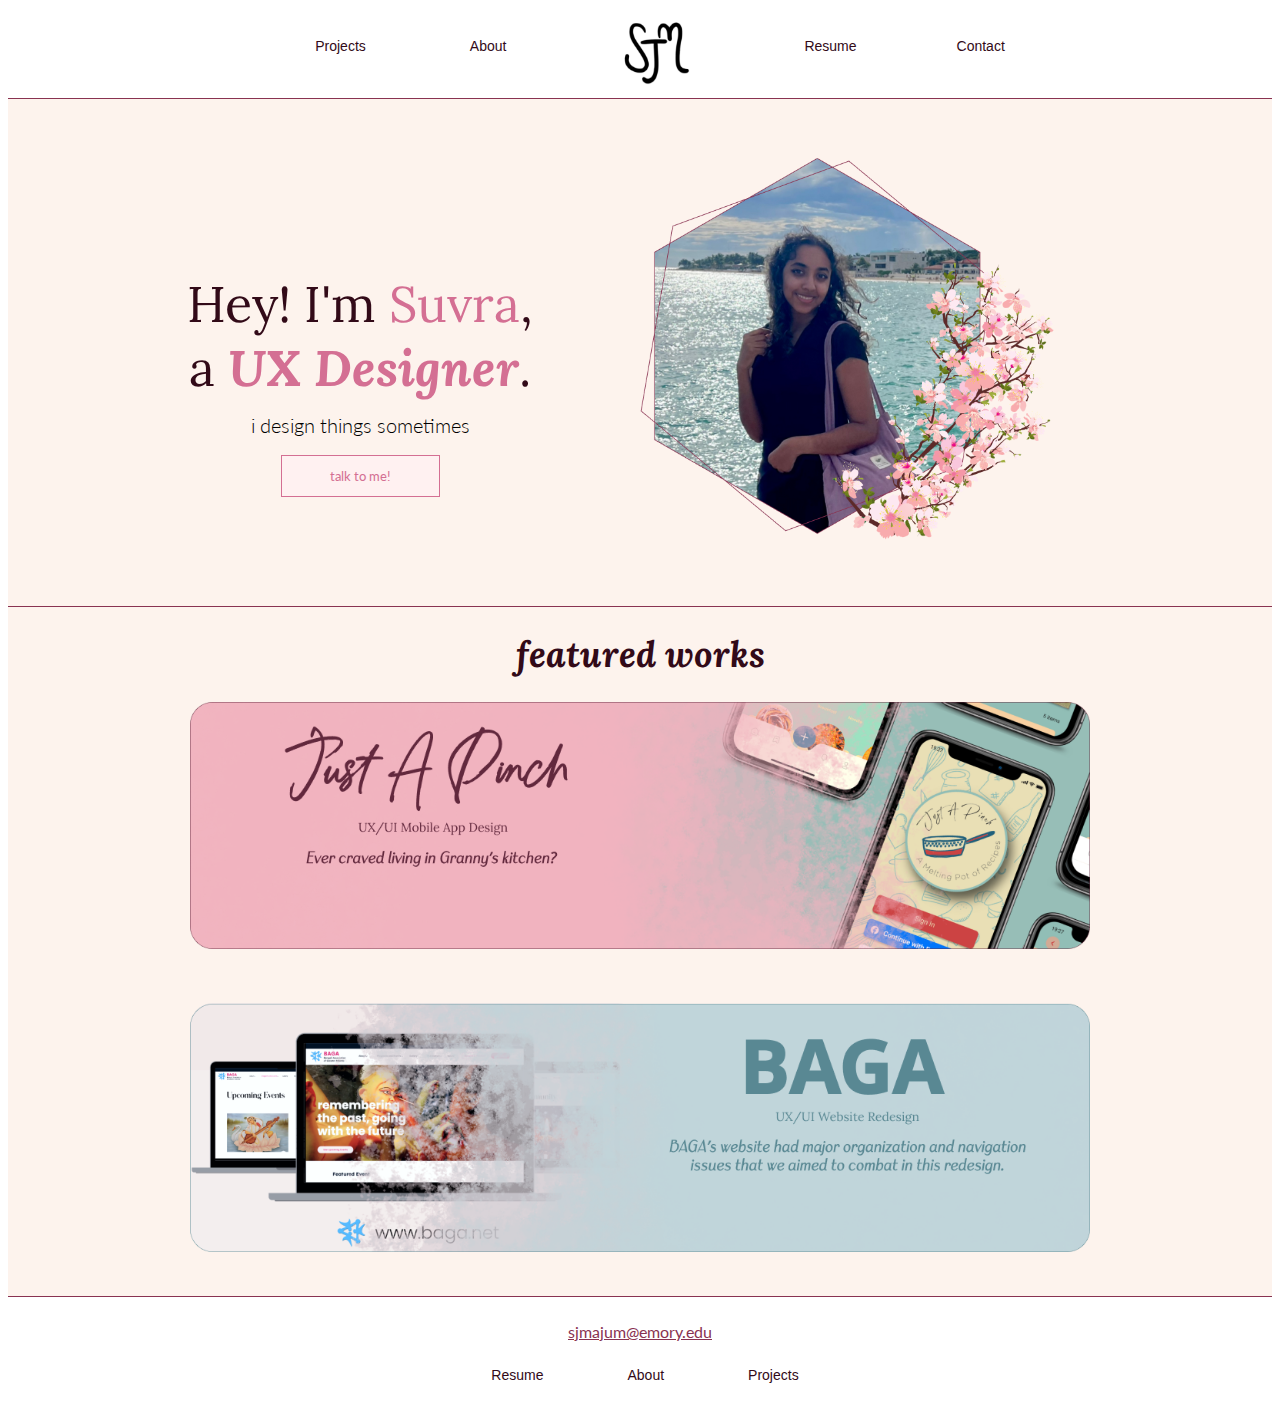
==== index.html @ aa6304a6 "button things" ====
<!DOCTYPE html>
<html>
    <head>
        <title>suvra majumder</title>
        <link href="./css/style.css" type="text/css" rel="stylesheet">
        <link rel="preconnect" href="https://fonts.googleapis.com">
        <link rel="preconnect" href="https://fonts.gstatic.com" crossorigin>
        <link href="https://fonts.googleapis.com/css2?family=Lato:ital,wght@0,100;0,300;0,400;1,100;1,300;1,400&family=Lora:ital,wght@0,400;0,600;0,700;1,400&display=swap" rel="stylesheet">
    </head>
    <body>
        <header class="navigation">
            <nav class="inline-block">
                <ul class="navbar">
                    <a href="index.html"><button class="inline-block navButton">Projects</button></a>
                    <a href="about.html"><button class="inline-block navButton">About</button></a>
                    <a href="index.html"><li  class="inline-block"><img src="./images/SJM_logo.png" width = "70"></li></a>
                    <button class="inline-block navButton">Resume</li>
                    <button class="inline-block navButton">Contact</button >
                </ul>
            </nav>
        </header>
        <section class = "hero">
            <div class = "intro">
                <h1>Hey! I'm <span style="color: #D46F93">Suvra</span>, a <span style="color:#D46F93; font-style: italic; font-weight:bold;">UX Designer</span>.</h1>
                <p>i design things sometimes</p>
                <button class="pinkButton" style="margin-top: 10px;">talk to me!</button>
            </div>
            <div class = "heroPic">
                <img src="./images/ProfilePic_ME.png" width="500px">
            </div>
        </section>

        <section class = "works">
            <h1>featured works</h1>
            <div class="featured">
                <div class="JAP">
                    <img src="./images/JAP_Cover_Block.png" width="900px">
                </div>
                <div class="BAGA">
                    <img src="./images/BAGA_Cover_Block.png" width="900px">
                </div>
            </div>
        </section>

        <footer>
            <a href="mailto:%20sjmajum@emory.edu">sjmajum@emory.edu</a>
            <ul class="bottomfooter">
                <button class="inline-block bottomNavButton">Resume</button>
                <a href="about.html"><button class="inline-block bottomNavButton">About</button></a>
                <a href="index.html"><button class="inline-block bottomNavButton">Projects</button></a>
            </ul>
        </footer>
    </body>
</html>
---- css/style.css ----
nav {
    text-align: center;
    margin: auto;
    background-color: white;
}

.navbar li {
    display: inline-block;
    vertical-align: top;
    text-align: center;
    padding-right: 60px;
    padding-left: 60px;
}

h1 {
    color: #320A18;
    font-size: 36px;
    font-family: 'Lora', serif;
    font-style: italic;
    font-weight: 500px;
}

.Skills h3 {
    color: #320A18;
    font-family: 'Lato', sans-serif;
    font-size: 17px;
    font-style: italic;
}

a {
    color: #893251;
    font-family: 'Lato', sans-serif;
}

p {
    font-family: 'Lato', sans-serif;
}

li {
    font-family: 'Lato', sans-serif;
}

footer {
    text-align: center;
    padding-top: 25px;
    border-top: 1px solid #893251;
    height: 50px;
    padding-bottom: 42px;
    background-color: white;
}

.bottomfooter {
    padding-top: 22px;
    padding-right: 30px;
    margin: 0px;
}

.bottomfooter li {
    display: inline-block;
    vertical-align: top;
    text-align: center;
    padding-right: 25px;
    padding-left: 12px;
}

.logo {
    width:15.5%;
    padding: 1%;
    text-align:end;
}

.navigation {
    display: flex;
    border-bottom: 1px solid #893251;
}

.navbar {
    padding-top: 10px;
    padding-bottom: 10px;
    margin: auto;
}

.hero {
    display: flex;
    flex-direction: row;
    align-items: center;
    justify-content: center;
    text-align: center;
    background-color: #fdf3ed;
    border-bottom: 1px solid #893251;
    padding-top: 30px;

}

.hero h1 {
    font-family: 'Lora', sans-seriff;
    font-style: normal;
    font-weight: 300;
    font-size: 50px;
    margin-bottom: auto;
}

.hero p {
    font-size: 20px;
    line-height: 0px;
    margin-top: 25px;
    margin-bottom: 20px;
    font-weight: 300;
}

.intro {
    width: 360px;
    padding-right: 60px;
}

.aboutSection {
    display: flex;
    flex-direction:row;
    height: 450px;
    align-items: center;
    justify-content: center;
    background-color:#fdf3ed;   
}

.profilephoto {
    border: 1px solid #893251; 
    height: 402.3px;
}

.content {
    text-align: center;
    width: 500px;
    height: 402.3px;
    border: 1px solid #893251; 
    background-color: white;
    margin-left: 25px;
    padding-left: 10px;
    padding-right: 10px;
}

.Skills {
    border-top: 1px solid #893251;
    display: flex;
    flex-direction: row;
    justify-content: space-around;
    margin-bottom: 15px;
}

.UX_Skills {
    padding-left: 120px;
    width: 400px;
}

.UI_Skills {
    width: 400px;
    padding-right: 50px;
    padding-left: 50px;
}

.software {
    width: 400px;
    padding-right: 60px;
}

.sw {
    display: flex;
    flex-direction: row;
}

.hobbies {
    display: flex;
    flex-direction: row;
    justify-content: space-around;   
    padding-top: 50px; 
    padding-bottom: 20px;
    text-align: center;
    background-color:#fdf3ed; 
    border-bottom: 1px solid #893251;  
}

.game {
    max-width: 260px;
}
.cat {
    max-width: 260px;
}
.drama {
    max-width: 260px;
}

.works {
    display: grid;
    grid-template-areas: 'jap' 'baga';
    justify-content: center;
    text-align: center;
    background-color:#fdf3ed; 
    padding-bottom: 40px;
}

.JAP {
    grid-area: jap;
    padding-bottom: 50px;
}

.BAGA {
    grid-area: baga;
}

.pinkButton {
    background-color: #FFF1F1;
    border: solid 1.5px #D46F93;
    padding: 12px 48px;
    font-family: 'Lato', sans-serif;
    color: #D46F93;
    transition-duration: 0.4s;
}

.pinkButton:hover {
    background-color: #D46F93; 
    color: white;
    box-shadow: 0 10px 14px 0 rgba(0,0,0,0.24), 0 15px 30px 0 rgba(0,0,0,0.19);
    cursor: pointer;
  }

.magentaButton {
    background-color: #FFF1F1;
    border: solid 1.5px #893251;
    padding: 15px 32px;
    font-family: 'Lato', sans-serif;
    color: #893251;
    transition-duration: 0.4s;
}

.magentaButton:hover {
    background-color: #893251; 
    color: white;
    box-shadow: 0 10px 14px 0 rgba(0,0,0,0.24), 0 15px 30px 0 rgba(0,0,0,0.19);
    cursor: pointer;
  }

  .navButton {
    background-color: transparent;
    border: transparent;
    color:#320A18;
    font-size: 14px;
    padding: 10px 40px;
    margin: 10px;
    transition-duration: 0.4s;
  }

  .navButton:hover {
    background-color: transparent;
    color: #320A18;
    cursor: pointer;
    text-shadow:
    -.2px -.2px 0 #320A18,
    .2px -.2px 0 #320A18,
    -.2px .2px 0 #320A18,
    .2px .2px 0 #320A18;
    -webkit-transition: all .5s;
    -moz-transition: all .5s;
    -o-transition: all .5s;
    transition: all .5s;
  }

  .bottomNavButton {
    background-color: transparent;
    border: transparent;
    color:#320A18;
    font-size: 14px;
    padding: 0px 40px;
    transition-duration: 0.4s;
  }

  .bottomNavButton:hover {
    background-color: transparent;
    color: #320A18;
    cursor: pointer;
    text-shadow:
    -.2px -.2px 0 #320A18,
    .2px -.2px 0 #320A18,
    -.2px .2px 0 #320A18,
    .2px .2px 0 #320A18;
    -webkit-transition: all .5s;
    -moz-transition: all .5s;
    -o-transition: all .5s;
    transition: all .5s;
  }

  @media only screen and (max-width:600) {
    .Skills {
        display: flex;
        align-items: center;
        border-top: 1px solid #893251;
        display: flex;
        flex-direction: column;
        justify-content: space-around;
        margin-bottom: 15px;
    }
    .hobbies {
        display: flex;
        flex-direction: column;
        align-items: center;   
        padding-top: 50px; 
        padding-bottom: 20px;
        text-align: center;
        background-color:#fdf3ed; 
        border-bottom: 1px solid #893251;  
    }
  }
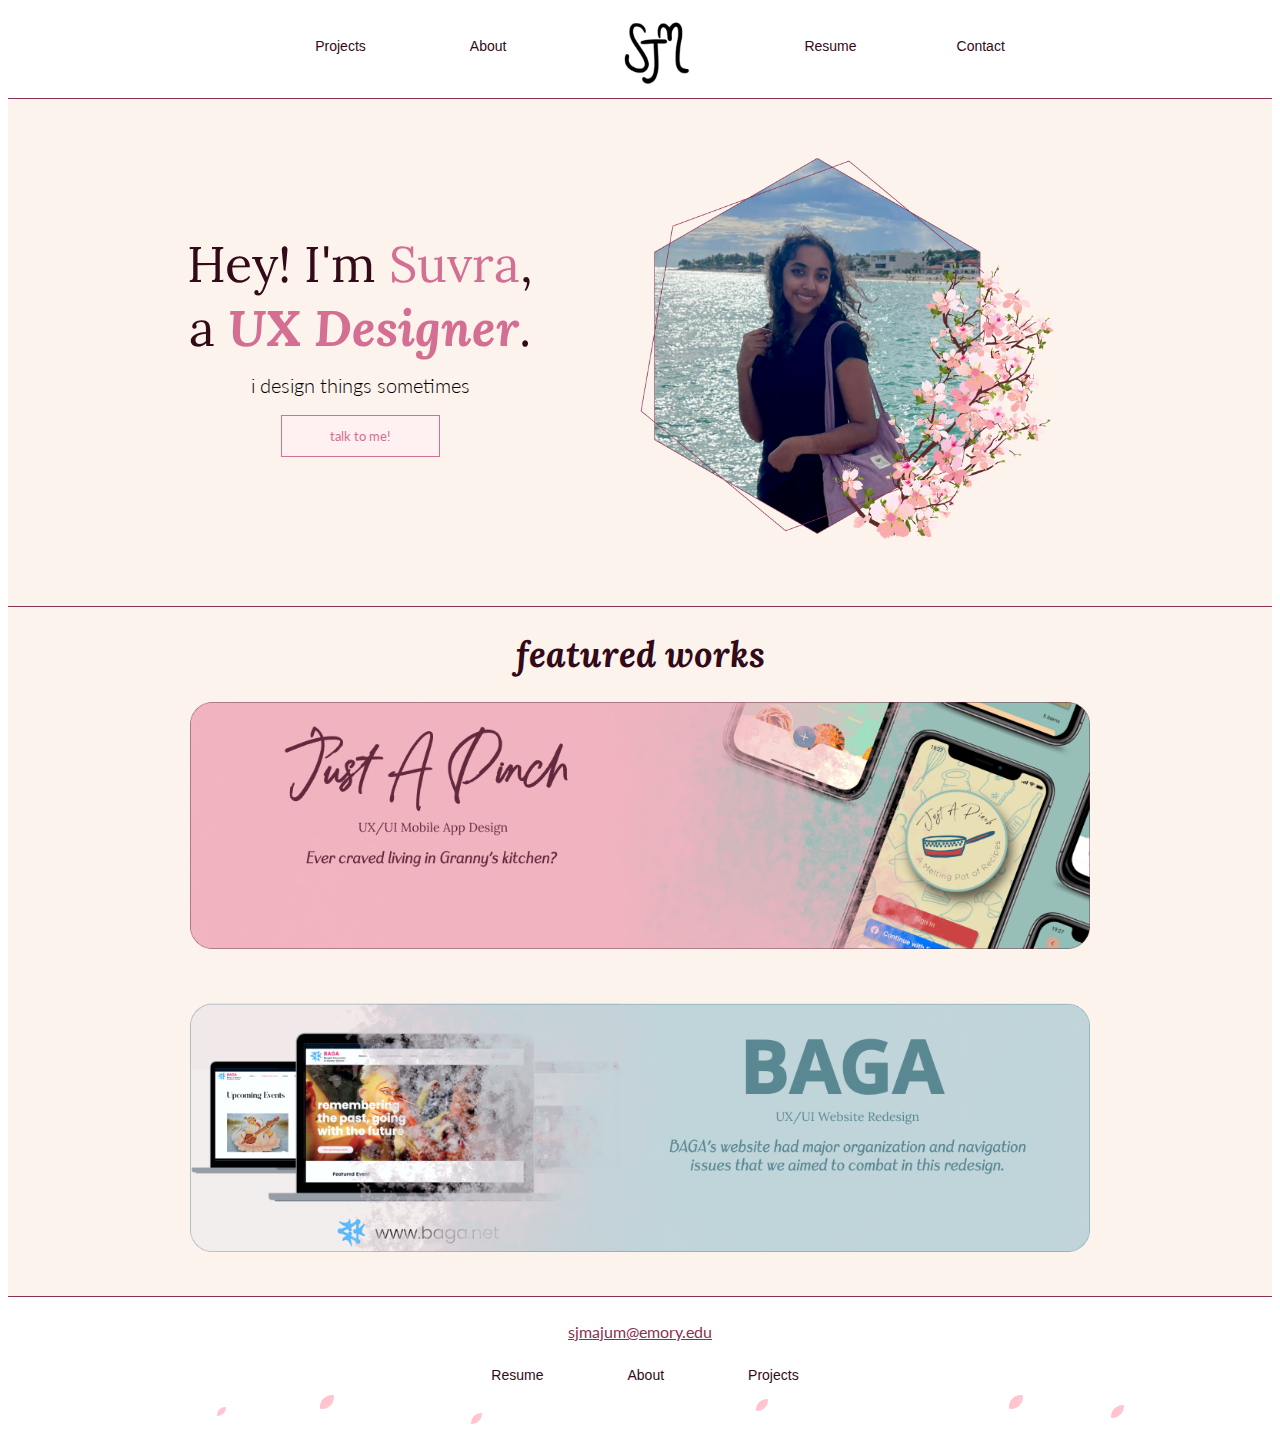
==== commit 5f23f6a0: "Sakura Petals" ====
--- a/index.html
+++ b/index.html
@@ -2,16 +2,23 @@
 <html>
     <head>
         <title>suvra majumder</title>
+        <link rel="icon" href="./images/SJM_logo.png">
         <link href="./css/style.css" type="text/css" rel="stylesheet">
+        <link href="./Sakura JS/jquery-sakura.css" rel="stylesheet" type="text/css"
         <link rel="preconnect" href="https://fonts.googleapis.com">
         <link rel="preconnect" href="https://fonts.gstatic.com" crossorigin>
         <link href="https://fonts.googleapis.com/css2?family=Lato:ital,wght@0,100;0,300;0,400;1,100;1,300;1,400&family=Lora:ital,wght@0,400;0,600;0,700;1,400&display=swap" rel="stylesheet">
     </head>
     <body>
+        <script>
+            $(function(){
+      $('body').sakura();
+    });  
+        </script>
         <header class="navigation">
             <nav class="inline-block">
                 <ul class="navbar">
-                    <a href="index.html"><button class="inline-block navButton">Projects</button></a>
+                    <a href="#projects"><button class="inline-block navButton">Projects</button></a>
                     <a href="about.html"><button class="inline-block navButton">About</button></a>
                     <a href="index.html"><li  class="inline-block"><img src="./images/SJM_logo.png" width = "70"></li></a>
                     <button class="inline-block navButton">Resume</li>
@@ -30,7 +37,7 @@
             </div>
         </section>
 
-        <section class = "works">
+        <section class = "works" id = "projects">
             <h1>featured works</h1>
             <div class="featured">
                 <div class="JAP">
@@ -50,5 +57,18 @@
                 <a href="index.html"><button class="inline-block bottomNavButton">Projects</button></a>
             </ul>
         </footer>
+        <script type="text/javascript"
+        src="http://pagead2.googlesyndication.com/pagead/show_ads.js">
+        </script></div></p>
+        <script src="http://ajax.googleapis.com/ajax/libs/jquery/1.10.2/jquery.min.js"></script>
+        <script src="jquery-sakura.min.js"></script>
+        <script>
+        $(window).load(function () {
+            $('body').sakura();
+        });
+        </script>
     </body>
+    <script src="js/index.js"></script>
+    <script src="http://ajax.googleapis.com/ajax/libs/jquery/1.10.2/jquery.min.js"></script>
+    <script src="./Sakura JS/jquery-sakura.min.js"></script>
 </html>--- a/css/style.css
+++ b/css/style.css
@@ -1,3 +1,7 @@
+html { 
+    scroll-behavior: smooth; 
+  }
+
 nav {
     text-align: center;
     margin: auto;
@@ -111,6 +115,7 @@
 .intro {
     width: 360px;
     padding-right: 60px;
+    padding-bottom: 80px;
 }
 
 .aboutSection {
@@ -252,6 +257,7 @@
     background-color: transparent;
     color: #320A18;
     cursor: pointer;
+    font-size: 15px;
     text-shadow:
     -.2px -.2px 0 #320A18,
     .2px -.2px 0 #320A18,
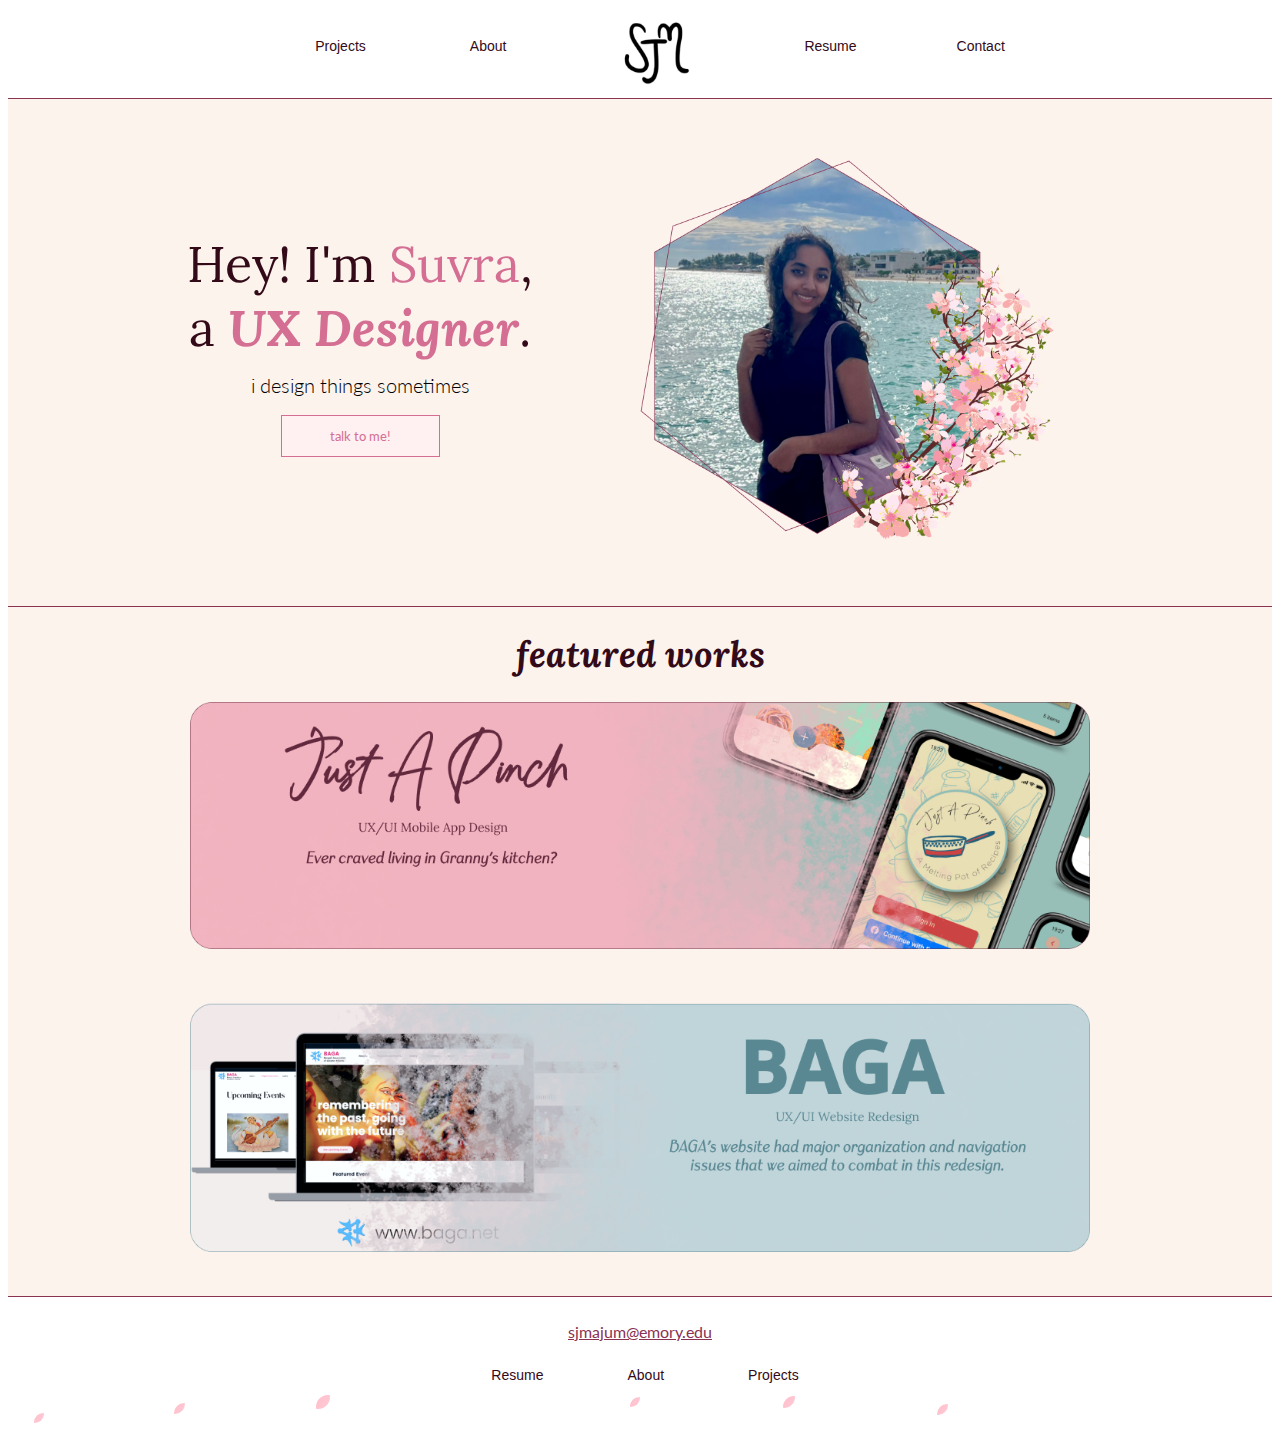
==== commit b6ce6c10: "Update index.html" ====
--- a/index.html
+++ b/index.html
@@ -61,7 +61,7 @@
         src="http://pagead2.googlesyndication.com/pagead/show_ads.js">
         </script></div></p>
         <script src="http://ajax.googleapis.com/ajax/libs/jquery/1.10.2/jquery.min.js"></script>
-        <script src="jquery-sakura.min.js"></script>
+        <script src="./Sakura JS/jquery-sakura.min.js"></script>
         <script>
         $(window).load(function () {
             $('body').sakura();
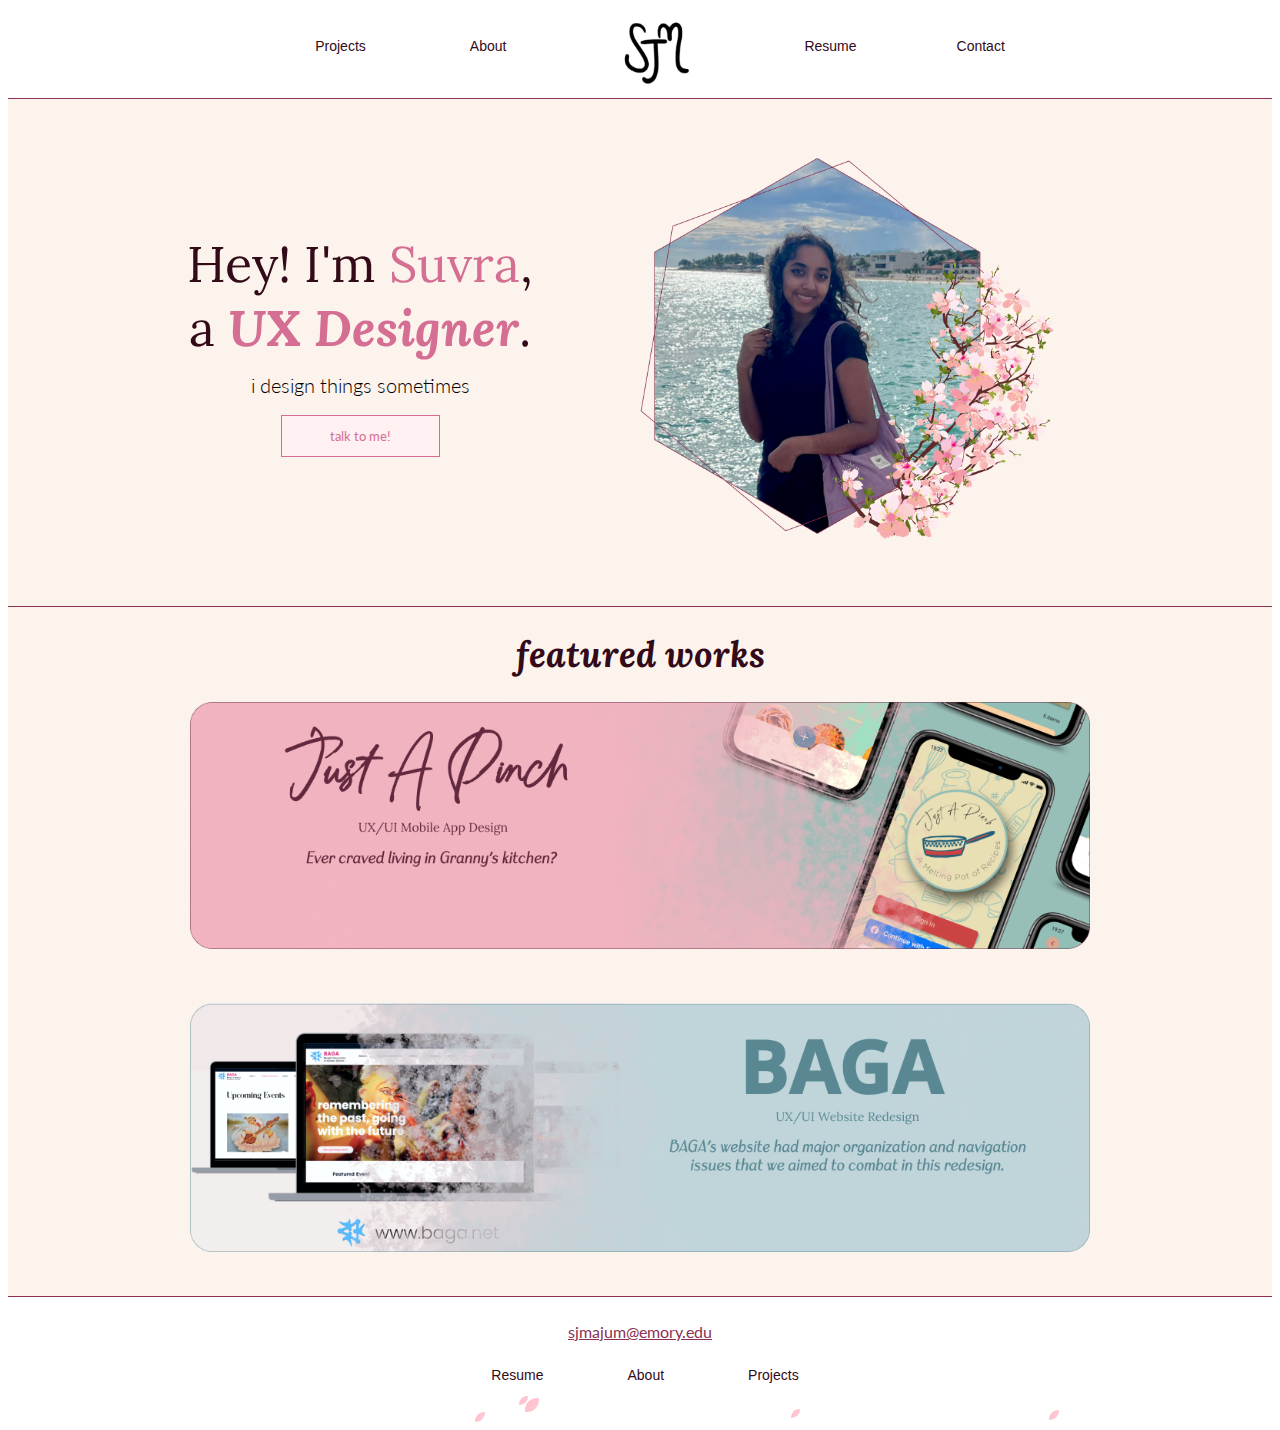
==== commit bec0ab4e: "https fix on index" ====
--- a/index.html
+++ b/index.html
@@ -58,9 +58,9 @@
             </ul>
         </footer>
         <script type="text/javascript"
-        src="http://pagead2.googlesyndication.com/pagead/show_ads.js">
+        src="https://pagead2.googlesyndication.com/pagead/show_ads.js">
         </script></div></p>
-        <script src="http://ajax.googleapis.com/ajax/libs/jquery/1.10.2/jquery.min.js"></script>
+        <script src="https://ajax.googleapis.com/ajax/libs/jquery/1.10.2/jquery.min.js"></script>
         <script src="./Sakura JS/jquery-sakura.min.js"></script>
         <script>
         $(window).load(function () {
@@ -69,6 +69,6 @@
         </script>
     </body>
     <script src="js/index.js"></script>
-    <script src="http://ajax.googleapis.com/ajax/libs/jquery/1.10.2/jquery.min.js"></script>
+    <script src="https://ajax.googleapis.com/ajax/libs/jquery/1.10.2/jquery.min.js"></script>
     <script src="./Sakura JS/jquery-sakura.min.js"></script>
 </html>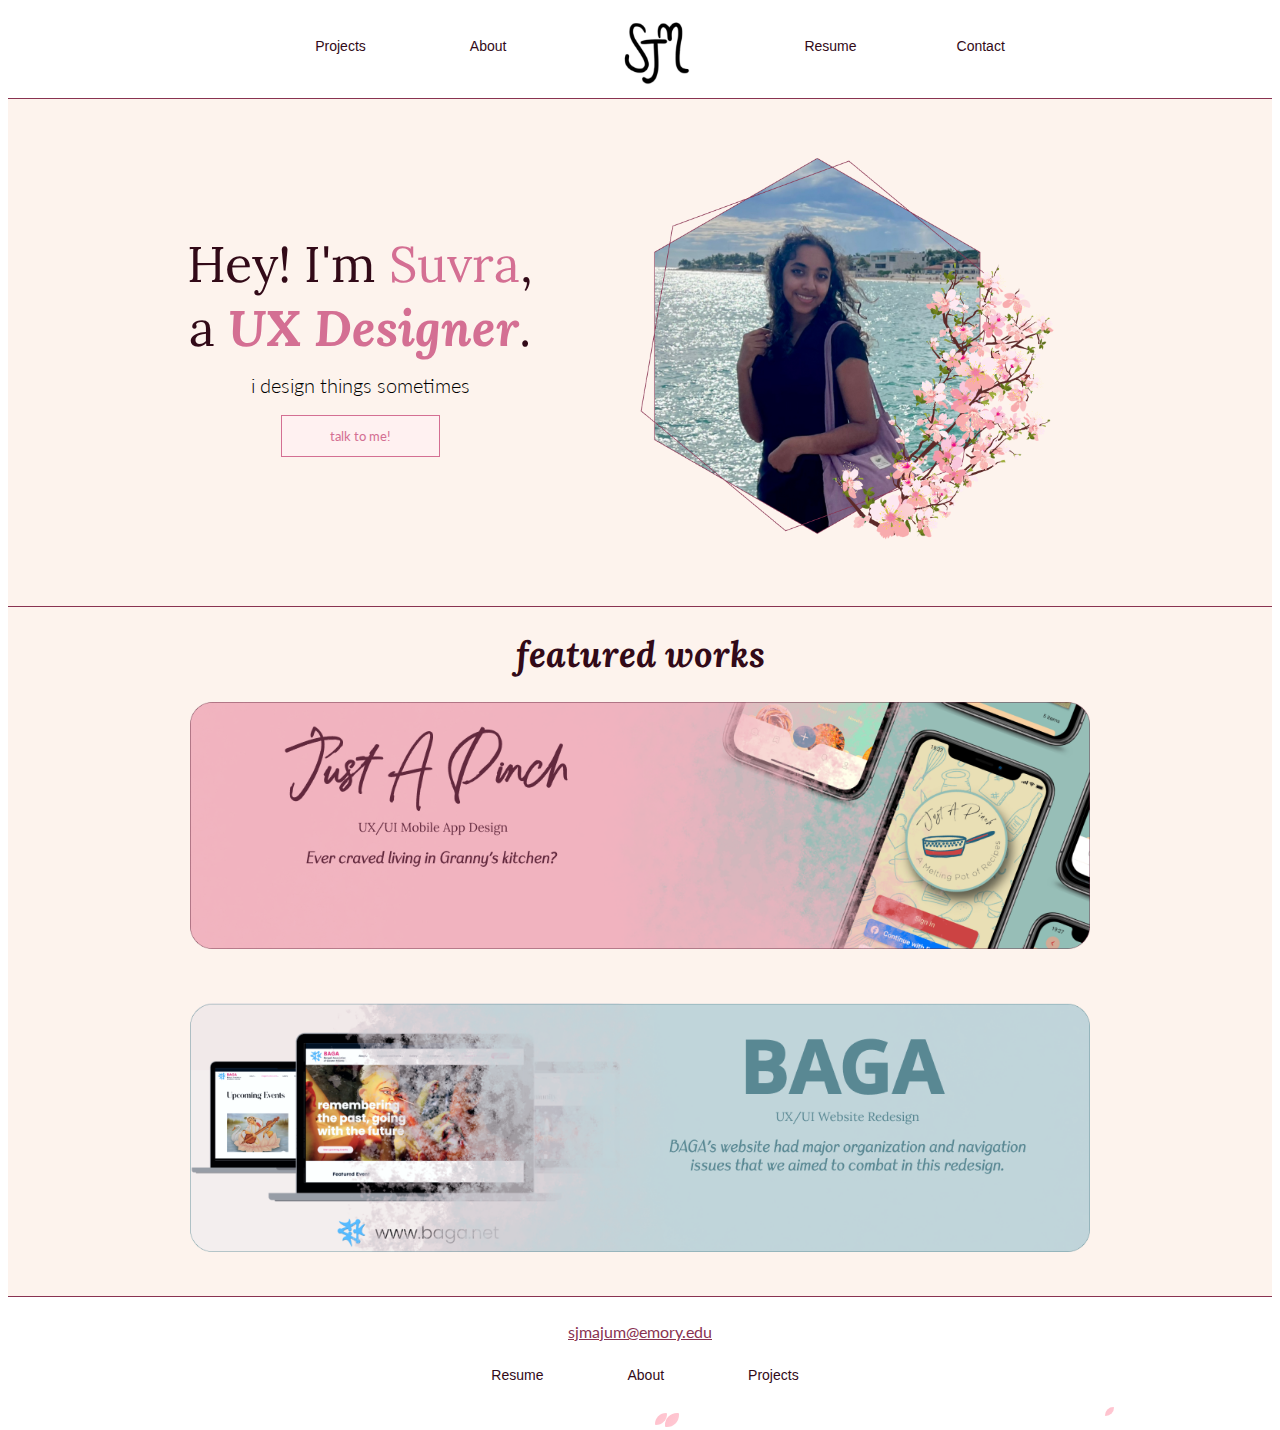
==== commit 8cd1453f: "cleanup" ====
--- a/index.html
+++ b/index.html
@@ -10,15 +10,10 @@
         <link href="https://fonts.googleapis.com/css2?family=Lato:ital,wght@0,100;0,300;0,400;1,100;1,300;1,400&family=Lora:ital,wght@0,400;0,600;0,700;1,400&display=swap" rel="stylesheet">
     </head>
     <body>
-        <script>
-            $(function(){
-      $('body').sakura();
-    });  
-        </script>
         <header class="navigation">
             <nav class="inline-block">
                 <ul class="navbar">
-                    <a href="#projects"><button class="inline-block navButton">Projects</button></a>
+                    <a href="#projects"><button class="inline-block navButton navProj">Projects</button></a>
                     <a href="about.html"><button class="inline-block navButton">About</button></a>
                     <a href="index.html"><li  class="inline-block"><img src="./images/SJM_logo.png" width = "70"></li></a>
                     <button class="inline-block navButton">Resume</li>
@@ -60,15 +55,8 @@
         <script type="text/javascript"
         src="https://pagead2.googlesyndication.com/pagead/show_ads.js">
         </script></div></p>
-        <script src="https://ajax.googleapis.com/ajax/libs/jquery/1.10.2/jquery.min.js"></script>
-        <script src="./Sakura JS/jquery-sakura.min.js"></script>
-        <script>
-        $(window).load(function () {
-            $('body').sakura();
-        });
-        </script>
+        <script src="https://ajax.googleapis.com/ajax/libs/jquery/1.10.2/jquery.min.js"></script> 
     </body>
     <script src="js/index.js"></script>
-    <script src="https://ajax.googleapis.com/ajax/libs/jquery/1.10.2/jquery.min.js"></script>
     <script src="./Sakura JS/jquery-sakura.min.js"></script>
 </html>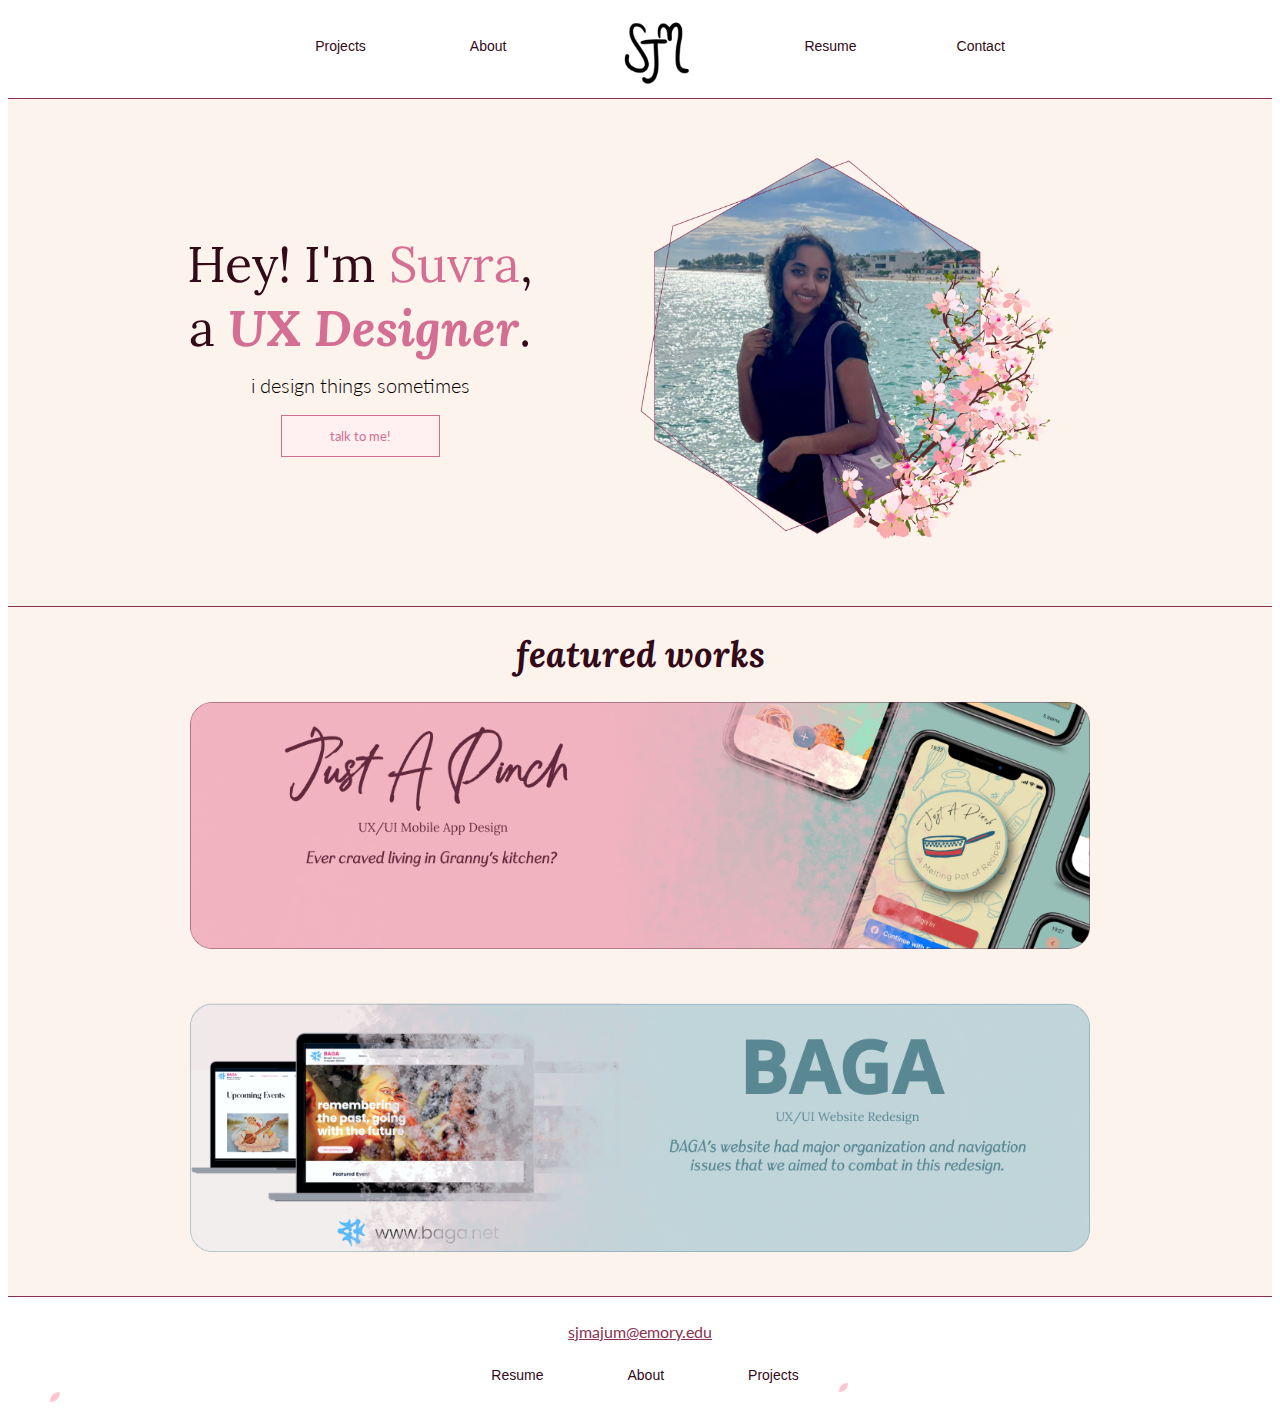
==== commit 574c85a9: "more cleanup" ====
--- a/index.html
+++ b/index.html
@@ -52,9 +52,9 @@
                 <a href="index.html"><button class="inline-block bottomNavButton">Projects</button></a>
             </ul>
         </footer>
-        <script type="text/javascript"
+        <!-- <script type="text/javascript"
         src="https://pagead2.googlesyndication.com/pagead/show_ads.js">
-        </script></div></p>
+        </script> -->
         <script src="https://ajax.googleapis.com/ajax/libs/jquery/1.10.2/jquery.min.js"></script> 
     </body>
     <script src="js/index.js"></script>
